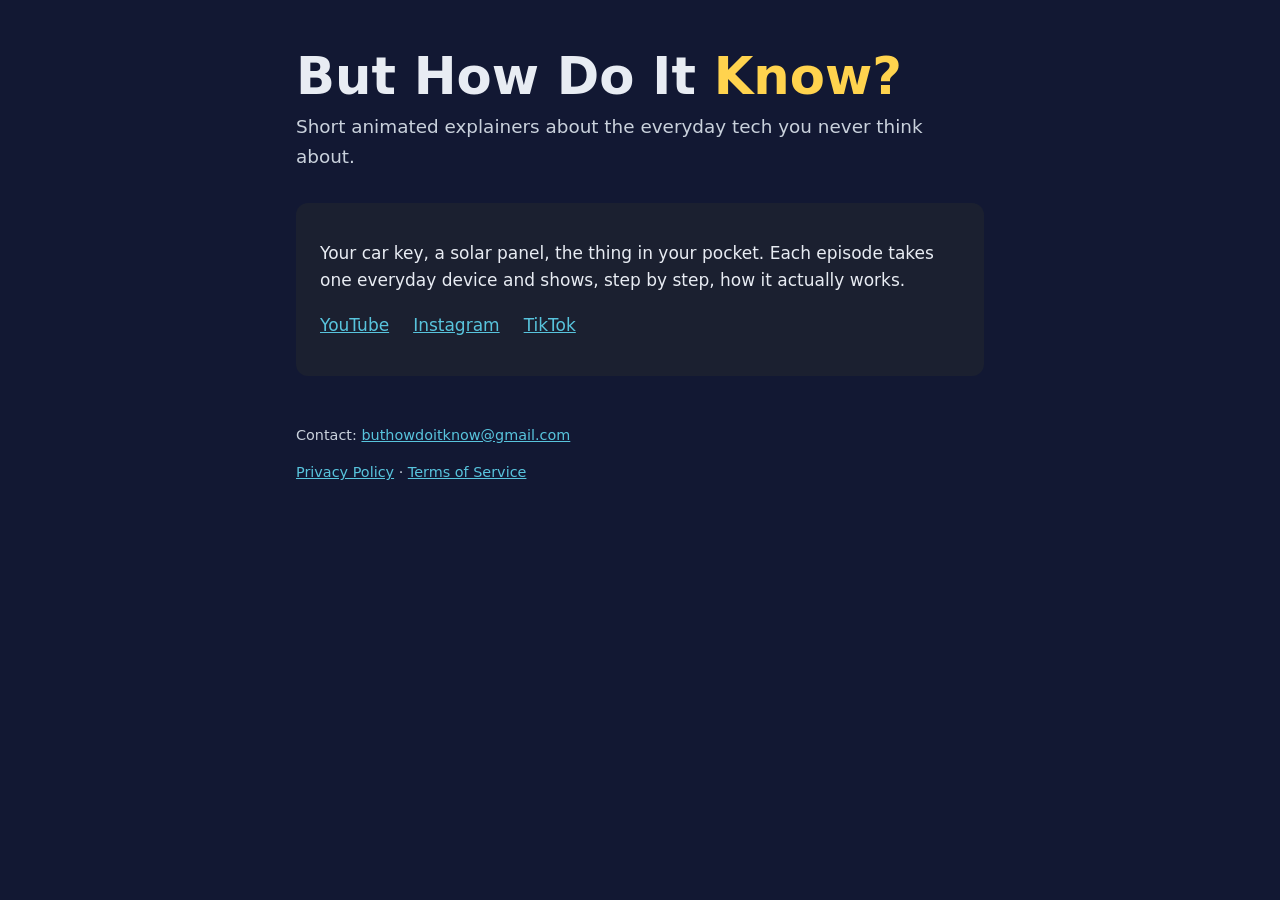
==== index.html @ 943cec6b "Brand site: home, privacy policy, terms of service Co-Authored-By: Claude Opus 5.5 <noreply@anthropi" ====
<!doctype html>
<html lang="en">
<head>
<meta charset="utf-8">
<meta name="viewport" content="width=device-width, initial-scale=1">
<title>But How Do It Know?</title>
<meta name="description" content="Short animated explainers about the everyday tech you never think about.">
<link rel="stylesheet" href="style.css">
</head>
<body>
<main>
  <h1>But How Do It <span class="gold">Know?</span></h1>
  <p class="tagline">Short animated explainers about the everyday tech you never think about.</p>

  <div class="card">
    <p>Your car key, a solar panel, the thing in your pocket. Each episode takes one everyday device and shows,
    step by step, how it actually works.</p>
    <ul class="links">
      <li><a href="https://www.youtube.com/@buthowdoitknow">YouTube</a></li>
      <li><a href="https://www.instagram.com/buthowdoitknow">Instagram</a></li>
      <li><a href="https://www.tiktok.com/@buthowdoitknow">TikTok</a></li>
    </ul>
  </div>

  <footer>
    <p>Contact: <a href="mailto:buthowdoitknow@gmail.com">buthowdoitknow@gmail.com</a></p>
    <p><a href="privacy.html">Privacy Policy</a> · <a href="terms.html">Terms of Service</a></p>
  </footer>
</main>
</body>
</html>
---- style.css ----
:root {
  --bg: #121833;
  --panel: #1B2030;
  --text: #E8ECF3;
  --muted: #C9D1DC;
  --gold: #FFD34E;
  --link: #58C4DD;
}
* { box-sizing: border-box; }
body {
  margin: 0;
  background: var(--bg);
  color: var(--text);
  font: 17px/1.6 system-ui, -apple-system, "Segoe UI", "DejaVu Sans", sans-serif;
}
main { max-width: 720px; margin: 0 auto; padding: 48px 16px 64px; }
a { color: var(--link); }
h1 { font-size: clamp(2rem, 7vw, 3.2rem); line-height: 1.1; margin: 0 0 8px; }
h1 .gold, .gold { color: var(--gold); }
h2 { margin-top: 2em; font-size: 1.25rem; }
.tagline { color: var(--muted); font-size: 1.15rem; margin: 0 0 32px; }
.card { background: var(--panel); border-radius: 12px; padding: 20px 24px; margin: 24px 0; }
.links { list-style: none; padding: 0; display: flex; flex-wrap: wrap; gap: 12px 24px; }
.muted { color: var(--muted); font-size: 0.95rem; }
nav { display: flex; gap: 20px; margin-bottom: 32px; font-size: 0.95rem; }
footer { margin-top: 48px; color: var(--muted); font-size: 0.9rem; }
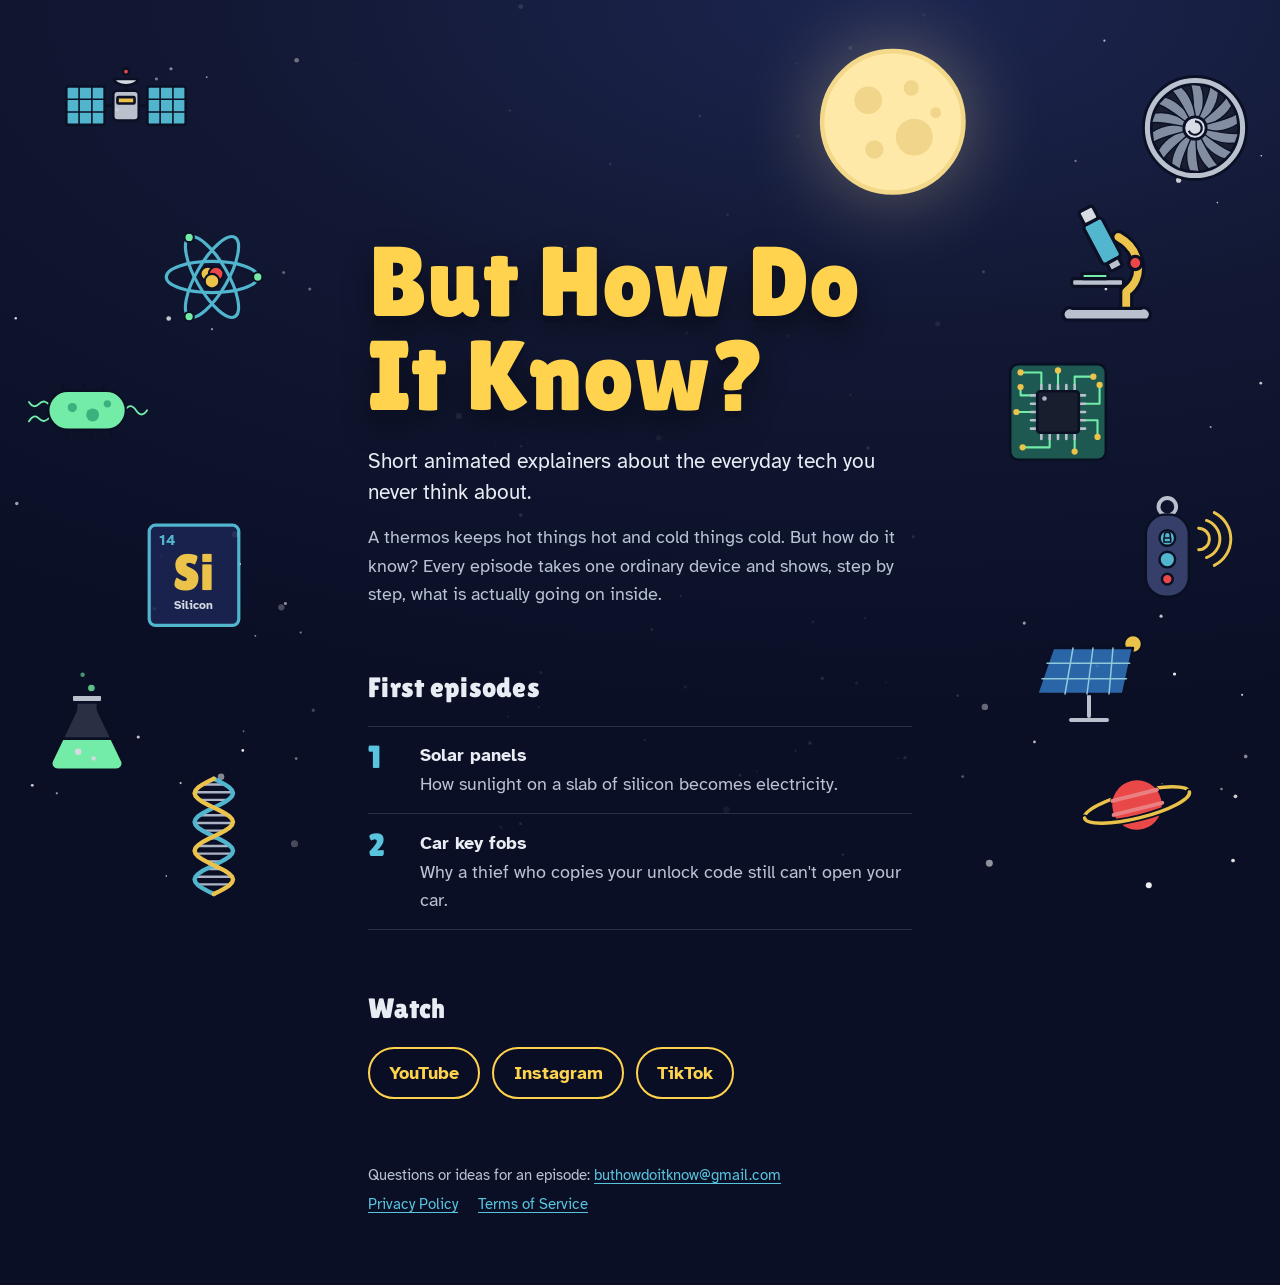
==== commit 00616c26: "Redesign: night sky, moon, floating science art, Lilita One wordmark Co-Authored-By: Claude Opus 5.5" ====
--- a/index.html
+++ b/index.html
@@ -5,27 +5,208 @@
 <meta name="viewport" content="width=device-width, initial-scale=1">
 <title>But How Do It Know?</title>
 <meta name="description" content="Short animated explainers about the everyday tech you never think about.">
+<meta name="theme-color" content="#121833">
+<link rel="preconnect" href="https://fonts.googleapis.com">
+<link rel="preconnect" href="https://fonts.gstatic.com" crossorigin>
+<link rel="stylesheet" href="https://fonts.googleapis.com/css2?family=Atkinson+Hyperlegible:wght@400;700&family=Lilita+One&display=swap">
 <link rel="stylesheet" href="style.css">
 </head>
 <body>
+
+<div class="sky" aria-hidden="true">
+  <svg class="stars" id="stars"></svg>
+
+  <svg class="moon" viewBox="0 0 100 100">
+    <circle cx="50" cy="50" r="46" fill="#FFE9A8"/>
+    <circle cx="50" cy="50" r="46" fill="none" stroke="#F3D88A" stroke-width="3"/>
+    <circle cx="34" cy="36" r="9" fill="#F0D58A"/>
+    <circle cx="62" cy="28" r="5" fill="#F0D58A"/>
+    <circle cx="64" cy="60" r="12" fill="#F0D58A"/>
+    <circle cx="38" cy="68" r="6" fill="#F0D58A"/>
+    <circle cx="78" cy="44" r="3.5" fill="#F0D58A"/>
+  </svg>
+
+  <div class="rail rail-left">
+    <!-- satellite -->
+    <div class="float m1" style="--x:.35; --y:7%; --w:8rem; --dur:11s; --rot:8deg; --in:.2s">
+      <svg viewBox="0 0 120 80"><g stroke="#0B1024" stroke-width="2.5" stroke-linejoin="round" stroke-linecap="round">
+        <path d="M40 40h40" fill="none"/>
+        <rect x="4" y="22" width="36" height="36" rx="2" fill="#58C4DD"/>
+        <path d="M16 22v36M28 22v36M4 34h36M4 46h36" fill="none" stroke-width="1.5"/>
+        <rect x="80" y="22" width="36" height="36" rx="2" fill="#58C4DD"/>
+        <path d="M92 22v36M104 22v36M80 34h36M80 46h36" fill="none" stroke-width="1.5"/>
+        <rect x="48" y="26" width="24" height="28" rx="4" fill="#C9D1DC"/>
+        <rect x="52" y="32" width="16" height="6" rx="1" fill="#FFD34E"/>
+        <path d="M60 26V15" fill="none"/>
+        <path d="M49 15a11 6 0 0 0 22 0Z" fill="#E8ECF3"/>
+        <circle cx="60" cy="8" r="3" fill="#FF4D4D"/>
+      </g></svg>
+    </div>
+
+    <!-- atom -->
+    <div class="float m2" style="--x:.8; --y:25%; --w:6.5rem; --dur:9s; --rot:-5deg; --dy:-14px; --in:.5s">
+      <svg viewBox="0 0 100 100"><g class="orbit" fill="none" stroke="#58C4DD" stroke-width="3">
+        <ellipse cx="50" cy="50" rx="44" ry="15"/>
+        <ellipse cx="50" cy="50" rx="44" ry="15" transform="rotate(60 50 50)"/>
+        <ellipse cx="50" cy="50" rx="44" ry="15" transform="rotate(120 50 50)"/>
+        <circle cx="94" cy="50" r="4.5" fill="#7CFFB2" stroke="#0B1024" stroke-width="2"/>
+        <circle cx="28" cy="88.1" r="4.5" fill="#7CFFB2" stroke="#0B1024" stroke-width="2"/>
+        <circle cx="28" cy="11.9" r="4.5" fill="#7CFFB2" stroke="#0B1024" stroke-width="2"/>
+      </g>
+      <g stroke="#0B1024" stroke-width="2">
+        <circle cx="46" cy="47" r="7" fill="#FFD34E"/><circle cx="54" cy="47" r="7" fill="#FF4D4D"/>
+        <circle cx="50" cy="54" r="7" fill="#FFD34E"/>
+      </g></svg>
+    </div>
+
+    <!-- bacterium -->
+    <div class="float extra" style="--x:.15; --y:42%; --w:7.5rem; --dur:13s; --rot:12deg; --dx:10px; --in:.8s">
+      <svg viewBox="0 0 130 70"><g stroke="#0B1024" stroke-width="2.5" stroke-linecap="round" stroke-linejoin="round">
+        <path d="M105 35q6-9 12 0t12 0M24 30q-6-8-12-2t-11-2M24 42q-6 8-12 2t-11 3" fill="none" stroke="#7CFFB2" stroke-width="2"/>
+        <rect x="22" y="14" width="84" height="42" rx="21" fill="#7CFFB2"/>
+        <path d="M40 14l-3-7M60 14v-8M80 14l3-7M44 56l-3 7M68 56v7M88 56l3 6" fill="none" stroke-width="2"/>
+        <circle cx="48" cy="32" r="5" fill="#3FBF85" stroke="none"/>
+        <circle cx="70" cy="40" r="7" fill="#3FBF85" stroke="none"/>
+        <circle cx="86" cy="28" r="4" fill="#3FBF85" stroke="none"/>
+      </g></svg>
+    </div>
+
+    <!-- periodic tile: silicon, the stuff in solar cells and chips -->
+    <div class="float" style="--x:.7; --y:58%; --w:6rem; --dur:10s; --rot:-7deg; --in:1.1s">
+      <svg viewBox="0 0 90 100"><g>
+        <rect x="3" y="3" width="84" height="94" rx="6" fill="#1B2450" stroke="#58C4DD" stroke-width="3"/>
+        <text x="12" y="22" fill="#58C4DD" style="font:700 14px var(--body)">14</text>
+        <text x="45" y="64" text-anchor="middle" fill="#FFD34E" style="font:48px var(--display)">Si</text>
+        <text x="45" y="82" text-anchor="middle" fill="#E8ECF3" style="font:700 11px var(--body)">Silicon</text>
+      </g></svg>
+    </div>
+
+    <!-- flask -->
+    <div class="float extra" style="--x:.2; --y:74%; --w:5.5rem; --dur:12s; --rot:6deg; --in:1.4s">
+      <svg viewBox="0 0 80 100"><g stroke="#0B1024" stroke-width="2.5" stroke-linejoin="round">
+        <circle cx="44" cy="20" r="3" fill="#7CFFB2" stroke="none" opacity=".8"/>
+        <circle cx="36" cy="8" r="2" fill="#7CFFB2" stroke="none" opacity=".6"/>
+        <path d="M30 32h20v8l22 46a6 6 0 0 1-5.5 8.5H13.5A6 6 0 0 1 8 86l22-46Z" fill="rgba(232,236,243,.16)"/>
+        <path d="M17.6 66h44.8l9.6 20a6 6 0 0 1-5.5 8.5H13.5A6 6 0 0 1 8 86Z" fill="#7CFFB2"/>
+        <rect x="26" y="26" width="28" height="7" rx="2" fill="#C9D1DC"/>
+        <circle cx="32" cy="78" r="3" fill="#E8ECF3" stroke="none"/><circle cx="46" cy="84" r="2" fill="#E8ECF3" stroke="none"/>
+      </g></svg>
+    </div>
+
+    <!-- DNA -->
+    <div class="float" style="--x:.75; --y:86%; --w:3.6rem; --dur:14s; --rot:10deg; --in:1.7s">
+      <svg viewBox="0 0 60 130"><g fill="none" stroke-linecap="round">
+        <path d="M41.8 11H18.2 M49.9 19H10.1 M44.9 27H15.1 M15.1 43H44.9 M10.1 51H49.9 M18.2 59H41.8 M34.2 67H25.8 M47.3 75H12.7 M49 83H11 M38.1 91H21.9 M21.9 99H38.1 M11 107H49 M12.7 115H47.3" stroke="#B9C3D3" stroke-width="2.5"/>
+        <path d="M30.0 5 36.2 8 41.8 11 46.2 14 49.0 17 50.0 20 49.0 23 46.2 26 41.8 29 36.2 32 30.0 35 23.8 38 18.2 41 13.8 44 11.0 47 10.0 50 11.0 53 13.8 56 18.2 59 23.8 62 30.0 65 36.2 68 41.8 71 46.2 74 49.0 77 50.0 80 49.0 83 46.2 86 41.8 89 36.2 92 30.0 95 23.8 98 18.2 101 13.8 104 11.0 107 10.0 110 11.0 113 13.8 116 18.2 119 23.8 122 30.0 125" stroke="#58C4DD" stroke-width="4.5"/>
+        <path d="M30.0 5 23.8 8 18.2 11 13.8 14 11.0 17 10.0 20 11.0 23 13.8 26 18.2 29 23.8 32 30.0 35 36.2 38 41.8 41 46.2 44 49.0 47 50.0 50 49.0 53 46.2 56 41.8 59 36.2 62 30.0 65 23.8 68 18.2 71 13.8 74 11.0 77 10.0 80 11.0 83 13.8 86 18.2 89 23.8 92 30.0 95 36.2 98 41.8 101 46.2 104 49.0 107 50.0 110 49.0 113 46.2 116 41.8 119 36.2 122 30.0 125" stroke="#FFD34E" stroke-width="4.5"/>
+      </g></svg>
+    </div>
+  </div>
+
+  <div class="rail rail-right">
+    <!-- microscope -->
+    <div class="float" style="--x:.6; --y:22%; --w:6.5rem; --dur:10s; --rot:-6deg; --in:.35s">
+      <svg viewBox="0 0 80 100"><g stroke="#0B1024" stroke-width="2.5" stroke-linejoin="round" stroke-linecap="round">
+        <path d="M54 86V72C68 62 66 40 48 30" fill="none" stroke-width="11"/>
+        <path d="M54 86V72C68 62 66 40 48 30" fill="none" stroke="#FFD34E" stroke-width="6"/>
+        <path d="M8 94h62a5 5 0 0 0-5-9H13a5 5 0 0 0-5 9Z" fill="#C9D1DC"/>
+        <rect x="12" y="62" width="40" height="6" rx="2" fill="#C9D1DC"/>
+        <rect x="20" y="58" width="20" height="4" rx="1" fill="#7CFFB2"/>
+        <g transform="rotate(-28 36 34)">
+          <rect x="28" y="16" width="16" height="34" rx="3" fill="#58C4DD"/>
+          <rect x="30" y="5" width="12" height="11" rx="2" fill="#E8ECF3"/>
+          <rect x="31" y="50" width="10" height="7" rx="1.5" fill="#C9D1DC"/>
+        </g>
+        <circle cx="61" cy="50" r="5" fill="#FF4D4D"/>
+      </g></svg>
+    </div>
+
+    <!-- jet engine, front view; the fan turns -->
+    <div class="float" style="--x:.15; --y:8%; --w:7rem; --dur:12s; --rot:4deg; --dy:-12px; --in:.1s">
+      <svg viewBox="0 0 100 100"><g stroke="#0B1024" stroke-width="2.5">
+        <circle cx="50" cy="50" r="46" fill="#C9D1DC"/>
+        <circle cx="50" cy="50" r="39" fill="#1B2030"/>
+        <g class="spin" fill="#8C97AB" stroke-width="1.2"><path transform="rotate(0.0 50 50)" d="M50 50 C57 40 60 24 55 12 L46 11 C50 24 48 38 50 50Z"/><path transform="rotate(25.7 50 50)" d="M50 50 C57 40 60 24 55 12 L46 11 C50 24 48 38 50 50Z"/><path transform="rotate(51.4 50 50)" d="M50 50 C57 40 60 24 55 12 L46 11 C50 24 48 38 50 50Z"/><path transform="rotate(77.1 50 50)" d="M50 50 C57 40 60 24 55 12 L46 11 C50 24 48 38 50 50Z"/><path transform="rotate(102.9 50 50)" d="M50 50 C57 40 60 24 55 12 L46 11 C50 24 48 38 50 50Z"/><path transform="rotate(128.6 50 50)" d="M50 50 C57 40 60 24 55 12 L46 11 C50 24 48 38 50 50Z"/><path transform="rotate(154.3 50 50)" d="M50 50 C57 40 60 24 55 12 L46 11 C50 24 48 38 50 50Z"/><path transform="rotate(180.0 50 50)" d="M50 50 C57 40 60 24 55 12 L46 11 C50 24 48 38 50 50Z"/><path transform="rotate(205.7 50 50)" d="M50 50 C57 40 60 24 55 12 L46 11 C50 24 48 38 50 50Z"/><path transform="rotate(231.4 50 50)" d="M50 50 C57 40 60 24 55 12 L46 11 C50 24 48 38 50 50Z"/><path transform="rotate(257.1 50 50)" d="M50 50 C57 40 60 24 55 12 L46 11 C50 24 48 38 50 50Z"/><path transform="rotate(282.9 50 50)" d="M50 50 C57 40 60 24 55 12 L46 11 C50 24 48 38 50 50Z"/><path transform="rotate(308.6 50 50)" d="M50 50 C57 40 60 24 55 12 L46 11 C50 24 48 38 50 50Z"/><path transform="rotate(334.3 50 50)" d="M50 50 C57 40 60 24 55 12 L46 11 C50 24 48 38 50 50Z"/>
+          <circle cx="50" cy="50" r="10" fill="#E8ECF3" stroke-width="2.5"/>
+          <path d="M50 44a6 6 0 1 1-5.5 8.4" fill="none" stroke-width="2"/>
+        </g>
+      </g></svg>
+    </div>
+
+    <!-- circuit board -->
+    <div class="float extra" style="--x:.85; --y:40%; --w:6.5rem; --dur:11s; --rot:-9deg; --in:.65s">
+      <svg viewBox="0 0 100 100"><g stroke-linecap="round" stroke-linejoin="round">
+        <rect x="4" y="4" width="92" height="92" rx="8" fill="#1F5F55" stroke="#0B1024" stroke-width="2.5"/>
+        <path d="M34 24V12H14M50 24V10M66 24V16h18M76 42h14V24M76 58h12v16M66 76v12M42 76v8H16M24 50H10M24 34H14v-8" fill="none" stroke="#7CFFB2" stroke-width="2"/>
+        <g fill="#FFD34E"><circle cx="14" cy="12" r="3"/><circle cx="50" cy="10" r="3"/><circle cx="84" cy="16" r="3"/><circle cx="90" cy="24" r="3"/><circle cx="88" cy="74" r="3"/><circle cx="66" cy="88" r="3"/><circle cx="16" cy="84" r="3"/><circle cx="10" cy="50" r="3"/><circle cx="14" cy="26" r="3"/></g>
+        <path d="M34 30V24 M34 70V76 M30 34H24 M70 34H76 M42 30V24 M42 70V76 M30 42H24 M70 42H76 M50 30V24 M50 70V76 M30 50H24 M70 50H76 M58 30V24 M58 70V76 M30 58H24 M70 58H76 M66 30V24 M66 70V76 M30 66H24 M70 66H76" stroke="#C9D1DC" stroke-width="2.5"/>
+        <rect x="30" y="30" width="40" height="40" rx="3" fill="#1B2030" stroke="#0B1024" stroke-width="2.5"/>
+        <circle cx="37" cy="37" r="2.2" fill="#B9C3D3"/>
+      </g></svg>
+    </div>
+
+    <!-- car key fob: episode 2 -->
+    <div class="float" style="--x:.25; --y:55%; --w:5.5rem; --dur:9.5s; --rot:7deg; --in:.95s">
+      <svg viewBox="0 0 90 110"><g stroke="#0B1024" stroke-width="2.5" stroke-linecap="round" stroke-linejoin="round">
+        <path d="M62 34a10 10 0 0 1 0 22M70 26a20 20 0 0 1 0 38M78 18a30 30 0 0 1 0 54" fill="none" stroke="#FFD34E" stroke-width="3"/>
+        <circle cx="30" cy="12" r="9" fill="none" stroke="#C9D1DC" stroke-width="4"/>
+        <rect x="8" y="20" width="44" height="84" rx="20" fill="#3A4470"/>
+        <circle cx="30" cy="44" r="8" fill="#58C4DD"/>
+        <circle cx="30" cy="66" r="8" fill="#58C4DD"/>
+        <circle cx="30" cy="86" r="5.5" fill="#FF4D4D"/>
+        <path d="M27 44v-3a3 3 0 0 1 6 0v3M26.5 44h7v4h-7Z" fill="none" stroke-width="1.6"/>
+      </g></svg>
+    </div>
+
+    <!-- solar panel: episode 1 -->
+    <div class="float extra" style="--x:.7; --y:70%; --w:7.5rem; --dur:13s; --rot:-4deg; --in:1.25s">
+      <svg viewBox="0 0 120 95"><g stroke="#0B1024" stroke-width="2.5" stroke-linejoin="round" stroke-linecap="round">
+        <circle cx="102" cy="14" r="9" fill="#FFD34E"/>
+        <path d="M58 62v24M40 90h36" fill="none" stroke="#C9D1DC" stroke-width="4"/>
+        <path d="M22 18h80l-10 46H6Z" fill="#2E6DB4"/>
+        <path d="M42 18l-8 46M62 18l-6 46M82 18l-4 46M16 33.3h82.7M11 48.7h84.5" fill="none" stroke="#9FD9EA" stroke-width="1.5"/>
+      </g></svg>
+    </div>
+
+    <!-- ringed planet -->
+    <div class="float m3" style="--x:.45; --y:85%; --w:7.5rem; --dur:15s; --rot:5deg; --in:1.55s">
+      <svg viewBox="0 0 120 80"><g transform="rotate(-14 60 40)" fill="none" stroke-linecap="round">
+        <ellipse cx="60" cy="40" rx="54" ry="13" stroke="#0B1024" stroke-width="7"/>
+        <ellipse cx="60" cy="40" rx="54" ry="13" stroke="#FFD34E" stroke-width="3.5"/>
+        <circle cx="60" cy="40" r="26" fill="#FF4D4D" stroke="#0B1024" stroke-width="2.5"/>
+        <path d="M37 30h46M35 44h50" stroke="#FF8A8A" stroke-width="4"/>
+        <path d="M6 40A54 13 0 0 0 114 40" stroke="#0B1024" stroke-width="7"/>
+        <path d="M6 40A54 13 0 0 0 114 40" stroke="#FFD34E" stroke-width="3.5"/>
+      </g></svg>
+    </div>
+  </div>
+</div>
+
 <main>
-  <h1>But How Do It <span class="gold">Know?</span></h1>
-  <p class="tagline">Short animated explainers about the everyday tech you never think about.</p>
-
-  <div class="card">
-    <p>Your car key, a solar panel, the thing in your pocket. Each episode takes one everyday device and shows,
-    step by step, how it actually works.</p>
-    <ul class="links">
-      <li><a href="https://www.youtube.com/@buthowdoitknow">YouTube</a></li>
-      <li><a href="https://www.instagram.com/buthowdoitknow">Instagram</a></li>
-      <li><a href="https://www.tiktok.com/@buthowdoitknow">TikTok</a></li>
-    </ul>
-  </div>
+  <h1 class="wordmark">But How Do It Know?</h1>
+  <p class="lede">Short animated explainers about the everyday tech you never think about.</p>
+  <p class="joke">A thermos keeps hot things hot and cold things cold. But how do it know? Every episode takes one
+  ordinary device and shows, step by step, what is actually going on inside.</p>
+
+  <h2>First episodes</h2>
+  <ol class="episodes">
+    <li><strong>Solar panels</strong> <span>How sunlight on a slab of silicon becomes electricity.</span></li>
+    <li><strong>Car key fobs</strong> <span>Why a thief who copies your unlock code still can't open your car.</span></li>
+  </ol>
+
+  <h2>Watch</h2>
+  <ul class="follow">
+    <li><a href="https://www.youtube.com/@buthowdoitknow">YouTube</a></li>
+    <li><a href="https://www.instagram.com/buthowdoitknow">Instagram</a></li>
+    <li><a href="https://www.tiktok.com/@buthowdoitknow">TikTok</a></li>
+  </ul>
 
   <footer>
-    <p>Contact: <a href="mailto:buthowdoitknow@gmail.com">buthowdoitknow@gmail.com</a></p>
-    <p><a href="privacy.html">Privacy Policy</a> · <a href="terms.html">Terms of Service</a></p>
+    <p>Questions or ideas for an episode: <a href="mailto:buthowdoitknow@gmail.com">buthowdoitknow@gmail.com</a></p>
+    <p class="legal"><a href="privacy.html">Privacy Policy</a><a href="terms.html">Terms of Service</a></p>
   </footer>
 </main>
+
+<script src="stars.js"></script>
 </body>
 </html>
--- a/style.css
+++ b/style.css
@@ -1,26 +1,198 @@
+/* But How Do It Know? — night sky, gold wordmark, floating science line-art.
+   Palette is the reel palette (cyrex rig): night navy, gold catchphrase, signal cyan, mint. */
 :root {
-  --bg: #121833;
-  --panel: #1B2030;
-  --text: #E8ECF3;
-  --muted: #C9D1DC;
+  --night: #121833;
+  --night-deep: #0A0F26;
+  --ink: #0B1024;        /* outline colour for the art and the wordmark's drop */
+  --moonlight: #E8ECF3;
+  --muted: #B9C3D3;
   --gold: #FFD34E;
-  --link: #58C4DD;
+  --moon: #FFE9A8;
+  --cyan: #58C4DD;
+  --mint: #7CFFB2;
+  --measure: 34rem;
+  --display: "Lilita One", "Arial Rounded MT Bold", system-ui, sans-serif;
+  --body: "Atkinson Hyperlegible", system-ui, -apple-system, "Segoe UI", sans-serif;
 }
+
 * { box-sizing: border-box; }
+
+html { background: var(--night-deep); }
+
 body {
   margin: 0;
-  background: var(--bg);
-  color: var(--text);
-  font: 17px/1.6 system-ui, -apple-system, "Segoe UI", "DejaVu Sans", sans-serif;
+  min-height: 100vh;
+  background: radial-gradient(120% 80% at 70% 0%, #1C2550 0%, var(--night) 45%, var(--night-deep) 100%) fixed;
+  color: var(--moonlight);
+  font: 1.125rem/1.6 var(--body);
+  overflow-x: hidden;
 }
-main { max-width: 720px; margin: 0 auto; padding: 48px 16px 64px; }
-a { color: var(--link); }
-h1 { font-size: clamp(2rem, 7vw, 3.2rem); line-height: 1.1; margin: 0 0 8px; }
-h1 .gold, .gold { color: var(--gold); }
-h2 { margin-top: 2em; font-size: 1.25rem; }
-.tagline { color: var(--muted); font-size: 1.15rem; margin: 0 0 32px; }
-.card { background: var(--panel); border-radius: 12px; padding: 20px 24px; margin: 24px 0; }
-.links { list-style: none; padding: 0; display: flex; flex-wrap: wrap; gap: 12px 24px; }
-.muted { color: var(--muted); font-size: 0.95rem; }
-nav { display: flex; gap: 20px; margin-bottom: 32px; font-size: 0.95rem; }
-footer { margin-top: 48px; color: var(--muted); font-size: 0.9rem; }
+
+a { color: var(--cyan); text-underline-offset: 0.18em; }
+a:hover { color: var(--moonlight); }
+:focus-visible { outline: 3px solid var(--gold); outline-offset: 3px; border-radius: 4px; }
+
+/* ---------- sky layer (fixed behind everything) ---------- */
+.sky {
+  position: fixed;
+  inset: 0;
+  z-index: 0;
+  pointer-events: none;
+  overflow: hidden;
+}
+.stars { position: absolute; inset: 0; width: 100%; height: 100%; }
+/* thin the stars behind the text column so no dot lands inside a word */
+.stars {
+  --clear: linear-gradient(90deg, #000 0, #000 calc(50% - 25rem), rgba(0, 0, 0, .12) calc(50% - 18rem),
+           rgba(0, 0, 0, .12) calc(50% + 18rem), #000 calc(50% + 25rem));
+  -webkit-mask-image: var(--clear);
+  mask-image: var(--clear);
+}
+.stars circle { fill: #fff; }
+.stars .tw { animation: twinkle var(--t, 4s) ease-in-out var(--d, 0s) infinite; }
+@keyframes twinkle { 0%, 100% { opacity: var(--o, 0.8); } 50% { opacity: 0.15; } }
+
+.moon {
+  position: absolute;
+  top: 5vh;
+  left: calc(50% + 11rem);
+  width: clamp(7rem, 12vw, 10rem);
+  filter: drop-shadow(0 0 2.5rem rgba(255, 233, 168, 0.35));
+}
+
+/* floating science objects, kept in the side rails */
+.float {
+  position: absolute;
+  width: var(--w, 6.5rem);
+  top: var(--y);
+  opacity: 0;
+  animation:
+    arrive 1.6s cubic-bezier(.2, .7, .2, 1) var(--in, 0s) forwards,
+    bob var(--dur, 9s) ease-in-out var(--in, 0s) infinite;
+}
+.rail { position: absolute; top: 0; bottom: 0; width: max(3.5rem, calc(50% - 21rem)); }
+.rail-left { left: 0; }
+.rail-right { right: 0; }
+/* --x runs 0..1 across the rail, so an object never pokes into the text column */
+.rail-left .float { left: calc(var(--x) * (100% - var(--w))); }
+.rail-right .float { right: calc(var(--x) * (100% - var(--w))); }
+.float svg { display: block; width: 100%; height: auto; overflow: visible; }
+
+@keyframes arrive { from { opacity: 0; } to { opacity: var(--op, 0.92); } }
+@keyframes bob {
+  0%, 100% { transform: translate(0, 0) rotate(calc(var(--rot, 6deg) * -1)); }
+  50%      { transform: translate(var(--dx, 6px), var(--dy, -18px)) rotate(var(--rot, 6deg)); }
+}
+.spin { transform-box: fill-box; transform-origin: center; animation: spin 14s linear infinite; }
+@keyframes spin { to { transform: rotate(360deg); } }
+.orbit { transform-box: view-box; transform-origin: 50px 50px; animation: spin 10s linear infinite; }
+
+/* ---------- content ---------- */
+main {
+  position: relative;
+  z-index: 1;
+  max-width: calc(var(--measure) + 2rem);
+  margin: 0 auto;
+  padding: 26vh 1rem 4rem;
+}
+
+.wordmark {
+  font-family: var(--display);
+  font-weight: 400;
+  font-size: clamp(3.4rem, 11vw, 6.2rem);
+  line-height: 0.95;
+  letter-spacing: 0.005em;
+  color: var(--gold);
+  text-shadow: 0 0.06em 0 var(--ink), 0 0.14em 0.3em rgba(0, 0, 0, 0.45);
+  margin: 0 0 1.5rem;
+}
+
+.lede { font-size: 1.3rem; line-height: 1.45; margin: 0 0 1rem; }
+.joke { color: var(--muted); margin: 0 0 3.5rem; }
+
+h2 {
+  font-family: var(--display);
+  font-weight: 400;
+  font-size: 1.75rem;
+  letter-spacing: 0.01em;
+  color: var(--moonlight);
+  margin: 0 0 1rem;
+}
+
+.episodes { list-style: none; counter-reset: ep; padding: 0; margin: 0 0 3.5rem; }
+.episodes li {
+  counter-increment: ep;
+  display: grid;
+  grid-template-columns: 2.5rem 1fr;
+  column-gap: 0.75rem;
+  padding: 0.9rem 0;
+  border-top: 1px solid rgba(185, 195, 211, 0.18);
+}
+.episodes li:last-child { border-bottom: 1px solid rgba(185, 195, 211, 0.18); }
+.episodes li::before {
+  content: counter(ep);
+  grid-row: span 2;
+  font-family: var(--display);
+  font-size: 2rem;
+  line-height: 1;
+  color: var(--cyan);
+}
+.episodes strong { font-weight: 700; }
+.episodes span { color: var(--muted); }
+
+.follow { display: flex; flex-wrap: wrap; gap: 0.75rem; padding: 0; margin: 0 0 4rem; list-style: none; }
+.follow a {
+  display: inline-block;
+  padding: 0.6rem 1.2rem;
+  border: 2px solid var(--gold);
+  border-radius: 999px;
+  color: var(--gold);
+  font-weight: 700;
+  text-decoration: none;
+  background: rgba(10, 15, 38, 0.55);
+  transition: background-color 0.15s, color 0.15s;
+}
+.follow a:hover { background: var(--gold); color: var(--ink); }
+
+footer { color: var(--muted); font-size: 0.95rem; }
+footer p { margin: 0.3rem 0; }
+footer .legal a { margin-right: 1.25rem; }
+
+/* ---------- policy pages ---------- */
+.doc main { padding-top: 3rem; max-width: 44rem; }
+.doc nav { margin-bottom: 2rem; }
+.doc nav a { margin-right: 1.25rem; }
+.doc h1 {
+  font-family: var(--display);
+  font-weight: 400;
+  font-size: clamp(2.4rem, 7vw, 3.2rem);
+  line-height: 1.05;
+  color: var(--gold);
+  text-shadow: 0 0.06em 0 var(--ink);
+  margin: 0 0 0.5rem;
+}
+.doc h2 { font-size: 1.35rem; margin: 2.2rem 0 0.5rem; }
+.doc .updated { color: var(--muted); margin: 0 0 2rem; }
+
+/* ---------- small screens: fewer, smaller, fainter objects at the very edges ---------- */
+@media (max-width: 1100px) {
+  .float { --w: 4.6rem; --op: 0.55; }
+}
+@media (max-width: 720px) {
+  /* the sky scrolls with the page here, and the art stays in the band above the wordmark */
+  body { position: relative; }
+  .sky { position: absolute; }
+  .stars { -webkit-mask-image: none; mask-image: none; opacity: .6; }
+  main { padding-top: 13.5rem; }
+  .moon { left: auto; right: -1.5rem; top: 1rem; width: 7rem; }
+  .float { display: none; --op: 0.9; }
+  /* plain widths: the inline --w on each object is for the desktop rails */
+  .rail-left .float.m1 { display: block; left: 1rem; top: 1.5rem; width: 5.5rem; }
+  .rail-left .float.m2 { display: block; left: 7rem; top: 6rem; width: 3.6rem; }
+  .rail-right .float.m3 { display: block; right: 7.5rem; top: 1.5rem; width: 4.2rem; }
+}
+
+@media (prefers-reduced-motion: reduce) {
+  .float { animation: arrive 0.01s forwards; }
+  .stars .tw, .spin, .orbit { animation: none; }
+}
